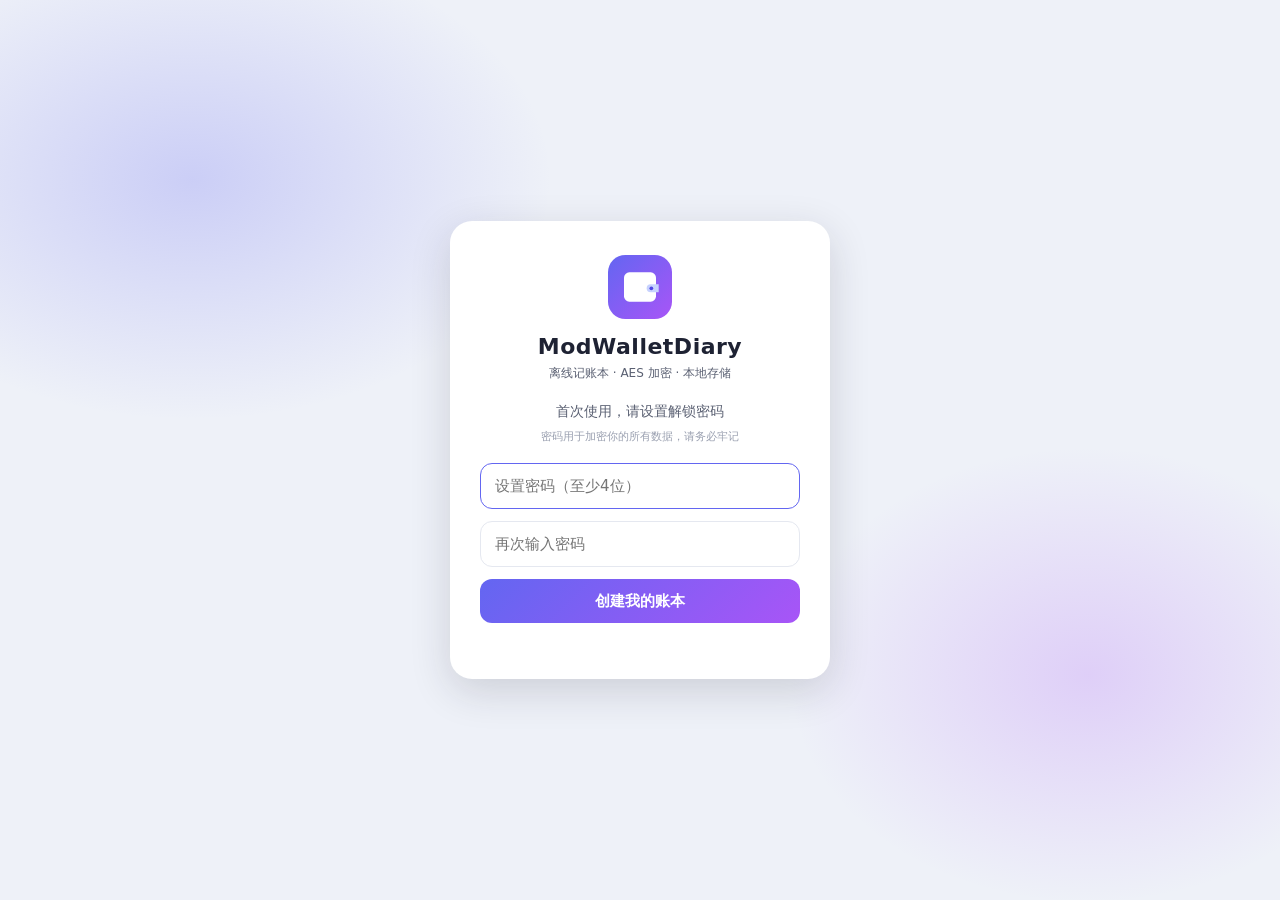
==== index.html @ 190611bf "”init“" ====
<!DOCTYPE html>
<html lang="zh-CN">
<head>
<meta charset="utf-8">
<meta name="viewport" content="width=device-width,initial-scale=1,maximum-scale=1,user-scalable=no,viewport-fit=cover">
<meta name="format-detection" content="telephone=no">
<title>ModWalletDiary · 钱包日记</title>
<link rel="icon" href="data:image/svg+xml,%3Csvg xmlns='http://www.w3.org/2000/svg' viewBox='0 0 48 48'%3E%3Crect width='48' height='48' rx='12' fill='%236366f1'/%3E%3Cpath d='M12 17a4 4 0 0 1 4-4h16a4 4 0 0 1 4 4v14a4 4 0 0 1-4 4H16a4 4 0 0 1-4-4z' fill='%23fff'/%3E%3Cpath d='M32 22h6v6h-6a3 3 0 0 1 0-6z' fill='%23a5b4fc'/%3E%3C/svg%3E">
<link rel="stylesheet" href="css/style.css">
</head>
<body>

<!-- ==================== 解锁 / 首次设置 ==================== -->
<div id="auth" class="auth">
  <div class="auth-bg" aria-hidden="true"></div>
  <div class="auth-card" id="auth-card">
    <div class="auth-logo">
      <svg viewBox="0 0 48 48" width="64" height="64">
        <defs><linearGradient id="lg" x1="0" y1="0" x2="1" y2="1">
          <stop offset="0" stop-color="#6366f1"/><stop offset="1" stop-color="#a855f7"/>
        </linearGradient></defs>
        <rect width="48" height="48" rx="13" fill="url(#lg)"/>
        <path d="M12 17a4 4 0 0 1 4-4h16a4 4 0 0 1 4 4v14a4 4 0 0 1-4 4H16a4 4 0 0 1-4-4z" fill="#fff"/>
        <path d="M32 22h6v6h-6a3 3 0 0 1 0-6z" fill="#c7d2fe"/>
        <circle cx="32.5" cy="25" r="1.4" fill="#4f46e5"/>
      </svg>
    </div>
    <h1 class="auth-title">ModWalletDiary</h1>
    <p class="auth-sub">离线记账本 · AES 加密 · 本地存储</p>

    <div id="auth-setup" hidden>
      <p class="auth-tip">首次使用，请设置解锁密码<br><small>密码用于加密你的所有数据，请务必牢记</small></p>
      <input type="password" id="setup-pw1" placeholder="设置密码（至少4位）" autocomplete="new-password">
      <input type="password" id="setup-pw2" placeholder="再次输入密码" autocomplete="new-password">
      <button id="setup-btn" class="btn-primary btn-block">创建我的账本</button>
    </div>

    <div id="auth-login" hidden>
      <p class="auth-tip">请输入密码解锁账本</p>
      <input type="password" id="login-pw" placeholder="输入密码" autocomplete="current-password">
      <button id="login-btn" class="btn-primary btn-block">解 锁</button>
    </div>

    <p id="auth-err" class="auth-err"></p>
  </div>
</div>

<!-- ==================== 主应用 ==================== -->
<div id="app" hidden>
  <aside id="sidebar">
    <div class="side-head">
      <span class="app-logo-sm" aria-hidden="true">
        <svg viewBox="0 0 48 48" width="34" height="34">
          <defs><linearGradient id="lg2" x1="0" y1="0" x2="1" y2="1">
            <stop offset="0" stop-color="#818cf8"/><stop offset="1" stop-color="#c084fc"/>
          </linearGradient></defs>
          <rect width="48" height="48" rx="13" fill="url(#lg2)"/>
          <path d="M12 17a4 4 0 0 1 4-4h16a4 4 0 0 1 4 4v14a4 4 0 0 1-4 4H16a4 4 0 0 1-4-4z" fill="#fff"/>
          <path d="M32 22h6v6h-6a3 3 0 0 1 0-6z" fill="#c7d2fe"/>
          <circle cx="32.5" cy="25" r="1.4" fill="#4f46e5"/>
        </svg>
      </span>
      <span class="app-title-txt txt">钱包日记<small>ModWalletDiary</small></span>
      <button id="collapse-btn" class="collapse-btn txt" title="收起菜单">«</button>
    </div>
    <nav id="nav">
      <a href="javascript:;" data-page="dashboard" class="nav-item active" title="仪表盘">
        <span class="nav-logo"><svg viewBox="0 0 24 24" fill="none" stroke="currentColor" stroke-width="2" stroke-linecap="round"><rect x="3" y="3" width="7" height="7" rx="1.5"/><rect x="14" y="3" width="7" height="7" rx="1.5"/><rect x="3" y="14" width="7" height="7" rx="1.5"/><rect x="14" y="14" width="7" height="7" rx="1.5"/></svg></span>
        <span class="txt">仪表盘</span>
      </a>
      <a href="javascript:;" data-page="record" class="nav-item" title="我要记账">
        <span class="nav-logo"><svg viewBox="0 0 24 24" fill="none" stroke="currentColor" stroke-width="2" stroke-linecap="round" stroke-linejoin="round"><path d="M12 20h9"/><path d="M16.5 3.5a2.1 2.1 0 0 1 3 3L7 19l-4 1 1-4z"/></svg></span>
        <span class="txt">我要记账</span>
      </a>
      <a href="javascript:;" data-page="names" class="nav-item" title="款项名目">
        <span class="nav-logo"><svg viewBox="0 0 24 24" fill="none" stroke="currentColor" stroke-width="2" stroke-linecap="round" stroke-linejoin="round"><path d="M20.6 13.4l-7.2 7.2a2 2 0 0 1-2.8 0L3 13V3h10l7.6 7.6a2 2 0 0 1 0 2.8z"/><circle cx="7.5" cy="7.5" r="1.5"/></svg></span>
        <span class="txt">款项名目</span>
      </a>
      <a href="javascript:;" data-page="tools" class="nav-item" title="支付工具">
        <span class="nav-logo"><svg viewBox="0 0 24 24" fill="none" stroke="currentColor" stroke-width="2" stroke-linecap="round"><rect x="2" y="5" width="20" height="14" rx="2.5"/><path d="M2 10h20"/><path d="M6 15h4"/></svg></span>
        <span class="txt">支付工具</span>
      </a>
      <a href="javascript:;" data-page="stats" class="nav-item" title="统计">
        <span class="nav-logo"><svg viewBox="0 0 24 24" fill="none" stroke="currentColor" stroke-width="2" stroke-linecap="round"><path d="M6 20V10"/><path d="M12 20V4"/><path d="M18 20v-7"/></svg></span>
        <span class="txt">统计</span>
      </a>
      <a href="javascript:;" data-page="manage" class="nav-item" title="管理">
        <span class="nav-logo"><svg viewBox="0 0 24 24" fill="none" stroke="currentColor" stroke-width="2" stroke-linecap="round"><path d="M4 21v-6"/><path d="M4 11V3"/><path d="M12 21v-9"/><path d="M12 8V3"/><path d="M20 21v-4"/><path d="M20 13V3"/><circle cx="4" cy="13" r="2"/><circle cx="12" cy="10" r="2"/><circle cx="20" cy="15" r="2"/></svg></span>
        <span class="txt">管理</span>
      </a>
    </nav>
    <div class="side-foot">
      <a href="javascript:;" id="lock-btn" class="nav-item" title="锁定">
        <span class="nav-logo"><svg viewBox="0 0 24 24" fill="none" stroke="currentColor" stroke-width="2" stroke-linecap="round"><rect x="4" y="11" width="16" height="10" rx="2"/><path d="M8 11V7a4 4 0 0 1 8 0v4"/></svg></span>
        <span class="txt">锁定</span>
      </a>
    </div>
  </aside>
  <div id="mask"></div>

  <main id="main">
    <header id="topbar">
      <button id="menu-btn" title="菜单">
        <svg viewBox="0 0 24 24" width="22" height="22" fill="none" stroke="currentColor" stroke-width="2" stroke-linecap="round"><path d="M4 6h16"/><path d="M4 12h16"/><path d="M4 18h16"/></svg>
      </button>
      <span id="page-title">仪表盘</span>
      <span id="page-date"></span>
    </header>

    <div id="pages">
      <section id="page-dashboard" class="page"></section>
      <section id="page-record" class="page" hidden></section>
      <section id="page-names" class="page" hidden></section>
      <section id="page-tools" class="page" hidden></section>
      <section id="page-stats" class="page" hidden></section>
      <section id="page-manage" class="page" hidden></section>
    </div>
  </main>
</div>

<div id="toast" hidden></div>
<div id="modal-overlay" hidden>
  <div id="modal" role="dialog"></div>
</div>

<script src="lib/crypto-js.min.js"></script>
<script src="lib/chart.umd.min.js"></script>
<script src="js/brand-icons.js"></script>
<script src="js/icons.js"></script>
<script src="js/storage.js"></script>
<script src="js/ui.js"></script>
<script src="js/dashboard.js"></script>
<script src="js/record.js"></script>
<script src="js/names.js"></script>
<script src="js/tools.js"></script>
<script src="js/stats.js"></script>
<script src="js/manage.js"></script>
<script src="js/app.js"></script>
</body>
</html>
---- css/style.css ----
/* ============================================================
   ModWalletDiary · 钱包日记 — 离线记账
   ============================================================ */
:root {
  --bg: #eef1f8;
  --card: #ffffff;
  --ink: #1e2233;
  --ink2: #5a6072;
  --muted: #9aa0b0;
  --line: #e5e8f0;
  --brand: #6366f1;
  --brand2: #a855f7;
  --brand-soft: #eef0ff;
  --green: #10b981;
  --red: #f43f5e;
  --orange: #f59e0b;
  --blue: #3b82f6;
  --shadow: 0 4px 16px rgba(30, 34, 51, .07);
  --shadow-lg: 0 12px 40px rgba(30, 34, 51, .16);
  --radius: 16px;
  --side-w: 216px;
  --side-mini: 64px;
  --topbar-h: 58px;
}
@media (prefers-color-scheme: dark) {
  :root {
    --bg: #12141c;
    --card: #1c1f2b;
    --ink: #e8eaf2;
    --ink2: #a6abbd;
    --muted: #6b7183;
    --line: #2a2e3d;
    --brand-soft: #262a44;
    --shadow: 0 4px 16px rgba(0, 0, 0, .35);
    --shadow-lg: 0 12px 40px rgba(0, 0, 0, .5);
  }
}

* { box-sizing: border-box; margin: 0; padding: 0; -webkit-tap-highlight-color: transparent; }
html, body { height: 100%; }
body {
  font-family: "PingFang SC", "Microsoft YaHei", "Segoe UI", system-ui, sans-serif;
  background: var(--bg);
  color: var(--ink);
  font-size: 14px;
  overflow: hidden;
}
[hidden] { display: none !important; }
button { font-family: inherit; cursor: pointer; }
input, select { font-family: inherit; }

/* ==================== 解锁页 ==================== */
.auth {
  position: fixed; inset: 0; z-index: 100;
  display: flex; align-items: center; justify-content: center;
  padding: 20px;
}
.auth-bg {
  position: absolute; inset: 0;
  background:
    radial-gradient(600px 400px at 15% 20%, rgba(99, 102, 241, .25), transparent 60%),
    radial-gradient(500px 380px at 85% 75%, rgba(168, 85, 247, .22), transparent 60%),
    var(--bg);
}
.auth-card {
  position: relative;
  width: 100%; max-width: 380px;
  background: var(--card);
  border-radius: 22px;
  box-shadow: var(--shadow-lg);
  padding: 34px 30px 28px;
  text-align: center;
  animation: pop .35s ease;
}
@keyframes pop { from { transform: scale(.94) translateY(14px); opacity: 0; } }
.auth-title { font-size: 22px; margin-top: 12px; letter-spacing: .5px; }
.auth-sub { color: var(--ink2); font-size: 12px; margin: 6px 0 18px; }
.auth-tip { color: var(--ink2); font-size: 14px; margin-bottom: 16px; line-height: 1.7; }
.auth-tip small { color: var(--muted); font-size: 11px; }
.auth input {
  width: 100%; height: 46px; margin-bottom: 12px;
  border: 1.5px solid var(--line); border-radius: 12px;
  padding: 0 14px; font-size: 15px;
  background: transparent; color: var(--ink);
  outline: none; transition: border-color .2s;
}
.auth input:focus { border-color: var(--brand); }
.auth-err { color: var(--red); font-size: 12.5px; min-height: 18px; margin-top: 10px; }

/* ==================== 通用按钮 / 表单 ==================== */
.btn-primary {
  height: 44px; padding: 0 22px;
  border: none; border-radius: 12px;
  background: linear-gradient(135deg, var(--brand), var(--brand2));
  color: #fff; font-size: 15px; font-weight: 600;
  transition: transform .15s, box-shadow .2s, opacity .2s;
}
.btn-primary:active { transform: scale(.97); }
.btn-primary:disabled { opacity: .55; cursor: not-allowed; }
.btn-block { width: 100%; }
.btn-ghost {
  height: 40px; padding: 0 16px;
  border: 1.5px solid var(--line); border-radius: 11px;
  background: var(--card); color: var(--ink);
  font-size: 13.5px;
  transition: border-color .2s, background .2s;
}
.btn-ghost:hover, .btn-ghost.active { border-color: var(--brand); color: var(--brand); background: var(--brand-soft); }
.btn-danger { color: var(--red); }
.btn-danger:hover, .btn-danger.active { border-color: var(--red); color: var(--red); background: rgba(244, 63, 94, .08); }

.field { margin-bottom: 14px; }
.field > label { display: block; font-size: 12.5px; color: var(--ink2); margin-bottom: 6px; font-weight: 600; }
.field input[type="text"], .field input[type="date"], .field input[type="number"], .field input[type="password"], .field select {
  width: 100%; height: 42px;
  border: 1.5px solid var(--line); border-radius: 11px;
  padding: 0 12px; font-size: 14px;
  background: var(--card); color: var(--ink);
  outline: none; transition: border-color .2s;
}
.field input:focus, .field select:focus { border-color: var(--brand); }
.field input[readonly] { background: var(--brand-soft); cursor: pointer; }

.radio-row { display: flex; gap: 10px; }
.radio-chip {
  flex: 1; height: 42px; display: flex; align-items: center; justify-content: center; gap: 6px;
  border: 1.5px solid var(--line); border-radius: 11px;
  font-size: 14px; font-weight: 600; color: var(--ink2);
  background: var(--card); transition: all .2s;
}
.radio-chip .dot { width: 8px; height: 8px; border-radius: 50%; background: var(--line); transition: background .2s; }
.radio-chip.on { border-color: var(--brand); color: var(--brand); background: var(--brand-soft); }
.radio-chip.on .dot { background: var(--brand); }
.radio-chip.income.on { border-color: var(--green); color: var(--green); background: rgba(16, 185, 129, .09); }
.radio-chip.income.on .dot { background: var(--green); }
.radio-chip.expense.on { border-color: var(--red); color: var(--red); background: rgba(244, 63, 94, .09); }
.radio-chip.expense.on .dot { background: var(--red); }

/* 可编辑下拉（datalist 外观增强） */
.combo { position: relative; }
.combo .combo-arrow {
  position: absolute; right: 10px; top: 50%; transform: translateY(-50%);
  border: none; background: none; color: var(--muted);
  width: 24px; height: 24px; display: flex; align-items: center; justify-content: center;
  pointer-events: none;
}

/* 可编辑下拉的选项面板（追加到 body，fixed 定位） */
.combo-panel {
  position: fixed;
  z-index: 70;
  background: var(--card);
  border: 1px solid var(--line);
  border-radius: 12px;
  box-shadow: var(--shadow-lg);
  padding: 6px;
  max-height: 240px;
  overflow-y: auto;
  overscroll-behavior: contain;
}
.combo-item {
  display: flex; align-items: baseline; justify-content: space-between; gap: 10px;
  padding: 9px 12px; border-radius: 8px;
  font-size: 13.5px; color: var(--ink);
  cursor: pointer; user-select: none;
  transition: background .12s, color .12s;
}
.combo-item small { color: var(--muted); font-size: 11px; flex: none; }
.combo-item:hover, .combo-item.hover { background: var(--brand-soft); color: var(--brand); }

/* ==================== 主框架 ==================== */
#app { display: flex; height: 100%; }
#sidebar {
  width: var(--side-w); flex: none;
  background: var(--card);
  border-right: 1px solid var(--line);
  display: flex; flex-direction: column;
  transition: width .22s ease, transform .25s ease;
  z-index: 40;
}
.side-head {
  height: var(--topbar-h); flex: none;
  display: flex; align-items: center; gap: 10px;
  padding: 0 14px;
  border-bottom: 1px solid var(--line);
  overflow: hidden; white-space: nowrap;
}
.app-title-txt { font-size: 15px; font-weight: 700; line-height: 1.15; flex: 1; min-width: 0; }
.app-title-txt small { display: block; font-size: 9.5px; font-weight: 500; color: var(--muted); letter-spacing: .4px; }
.collapse-btn {
  border: none; background: none; color: var(--muted);
  width: 26px; height: 26px; flex: none;
  border-radius: 8px; font-size: 15px; line-height: 1;
}
.collapse-btn:hover { background: var(--brand-soft); color: var(--brand); }

#nav { flex: 1; padding: 12px 10px; display: flex; flex-direction: column; gap: 4px; overflow-y: auto; }
.nav-item {
  display: flex; align-items: center; gap: 12px;
  height: 44px; padding: 0 12px;
  border-radius: 12px;
  color: var(--ink2); font-size: 14px; font-weight: 500;
  text-decoration: none; white-space: nowrap;
  transition: background .18s, color .18s;
}
.nav-item .nav-logo { width: 22px; flex: none; display: flex; justify-content: center; }
.nav-item .nav-logo svg { width: 20px; height: 20px; }
.nav-item:hover { background: var(--brand-soft); color: var(--brand); }
.nav-item.active {
  background: linear-gradient(135deg, var(--brand), var(--brand2));
  color: #fff;
  box-shadow: 0 4px 12px rgba(99, 102, 241, .35);
}
.side-foot { padding: 10px; border-top: 1px solid var(--line); }

/* 收缩态：仅显示 LOGO */
#sidebar.mini { width: var(--side-mini); }
#sidebar.mini .txt { display: none; }
#sidebar.mini .nav-item { justify-content: center; padding: 0; gap: 0; }
#sidebar.mini .app-title-txt { display: none; }
#sidebar.mini .collapse-btn { display: none; }
#sidebar.mini .side-head { justify-content: center; padding: 0; }

#mask {
  display: none;
  position: fixed; inset: 0; z-index: 35;
  background: rgba(15, 18, 30, .45);
  backdrop-filter: blur(2px);
}

#main { flex: 1; min-width: 0; display: flex; flex-direction: column; height: 100%; }
#topbar {
  height: var(--topbar-h); flex: none;
  display: flex; align-items: center; gap: 12px;
  padding: 0 18px;
  background: color-mix(in srgb, var(--bg) 80%, transparent);
  backdrop-filter: blur(8px);
  border-bottom: 1px solid var(--line);
}
#menu-btn {
  display: none;
  border: none; background: none; color: var(--ink);
  width: 38px; height: 38px; border-radius: 10px;
  align-items: center; justify-content: center;
}
#menu-btn:active { background: var(--brand-soft); }
#page-title { font-size: 16px; font-weight: 700; flex: 1; }
#page-date { font-size: 12px; color: var(--ink2); }

#pages { flex: 1; overflow-y: auto; -webkit-overflow-scrolling: touch; overscroll-behavior: contain; }
.page { padding: 18px; max-width: 1060px; margin: 0 auto; }

/* 移动端：侧栏抽屉 */
@media (max-width: 768px) {
  #menu-btn { display: flex; }
  #sidebar {
    position: fixed; left: 0; top: 0; bottom: 0;
    width: var(--side-w) !important;
    transform: translateX(-100%);
    box-shadow: none;
  }
  #sidebar.mobile-open { transform: translateX(0); box-shadow: var(--shadow-lg); }
  #sidebar.mini .txt { display: inline; }
  #sidebar.mini .app-title-txt { display: block; }
  #sidebar.mini .collapse-btn { display: flex; }
  #sidebar.mini .nav-item { justify-content: flex-start; padding: 0 12px; gap: 12px; }
  #sidebar.mini .side-head { justify-content: flex-start; padding: 0 14px; }
  #mask.show { display: block; }
  .page { padding: 14px; }
}

/* ==================== 卡片 ==================== */
.card {
  background: var(--card);
  border-radius: var(--radius);
  box-shadow: var(--shadow);
  padding: 18px;
  margin-bottom: 16px;
}
.card-title { font-size: 15px; font-weight: 700; margin-bottom: 14px; display: flex; align-items: center; gap: 8px; }
.card-title .bar { width: 4px; height: 16px; border-radius: 2px; background: linear-gradient(var(--brand), var(--brand2)); }

/* ==================== 仪表盘 ==================== */
.day-strip {
  display: flex; align-items: center; justify-content: space-between; gap: 10px;
  background: linear-gradient(135deg, var(--brand), var(--brand2));
  border-radius: var(--radius);
  padding: 16px 20px;
  color: #fff;
  margin-bottom: 16px;
  box-shadow: 0 8px 24px rgba(99, 102, 241, .35);
  flex-wrap: wrap;
}
.day-strip .ds-item { text-align: center; min-width: 72px; }
.day-strip .ds-num { font-size: 22px; font-weight: 800; line-height: 1.2; font-variant-numeric: tabular-nums; }
.day-strip .ds-label { font-size: 11px; opacity: .85; }
.day-strip .ds-sep { width: 1px; height: 30px; background: rgba(255, 255, 255, .3); }
.day-strip .ds-today { font-size: 13px; opacity: .92; text-align: left; min-width: 110px; }
.day-strip .ds-today b { display: block; font-size: 15px; }

.rings {
  display: grid;
  grid-template-columns: repeat(auto-fit, minmax(150px, 1fr));
  gap: 14px;
  margin-bottom: 16px;
}
.ring-card {
  background: var(--card);
  border-radius: var(--radius);
  box-shadow: var(--shadow);
  padding: 16px 12px;
  display: flex; flex-direction: column; align-items: center; gap: 8px;
}
.ring-wrap { position: relative; width: 108px; height: 108px; }
.ring-wrap canvas { display: block; }
.ring-center {
  position: absolute; inset: 0;
  display: flex; flex-direction: column; align-items: center; justify-content: center;
  pointer-events: none;
}
.ring-center .rc-icon { width: 18px; height: 18px; }
.ring-center .rc-label { font-size: 10.5px; color: var(--ink2); margin-top: 2px; }
.ring-val { font-size: 16px; font-weight: 800; font-variant-numeric: tabular-nums; }
.ring-val.green { color: var(--green); }
.ring-val.red { color: var(--red); }
.ring-sub { font-size: 11px; color: var(--muted); }

/* 时光轴 */
.timeline { position: relative; padding-left: 22px; }
.timeline::before {
  content: ""; position: absolute; left: 7px; top: 6px; bottom: 6px;
  width: 2px; border-radius: 1px;
  background: linear-gradient(var(--brand), var(--brand2), transparent);
}
.tl-day { position: relative; margin-bottom: 6px; }
.tl-day::before {
  content: ""; position: absolute; left: -21px; top: 16px;
  width: 12px; height: 12px; border-radius: 50%;
  background: var(--card); border: 3px solid var(--brand);
  z-index: 1;
}
.tl-date {
  font-size: 12.5px; font-weight: 700; color: var(--ink2);
  margin: 12px 0 8px;
  display: flex; align-items: baseline; gap: 8px;
}
.tl-date .tl-sum-in { color: var(--green); font-size: 11.5px; }
.tl-date .tl-sum-out { color: var(--red); font-size: 11.5px; }
.tl-item {
  display: flex; align-items: center; gap: 12px;
  background: var(--card);
  border-radius: 14px;
  box-shadow: var(--shadow);
  padding: 12px 14px;
  margin-bottom: 8px;
  transition: transform .15s ease, box-shadow .2s ease;
  will-change: transform;
}
.tl-item:active { transform: scale(.985); }
.tl-logo {
  width: 40px; height: 40px; flex: none;
  border-radius: 11px;
  display: flex; align-items: center; justify-content: center;
  font-size: 15px; font-weight: 700; color: #fff;
  overflow: hidden;
}
.tl-logo img { width: 24px; height: 24px; object-fit: contain; }
.tl-main { flex: 1; min-width: 0; }
.tl-name { font-size: 14px; font-weight: 600; display: flex; align-items: center; gap: 6px; }
.tl-name .tag {
  font-size: 10px; font-weight: 500; padding: 1px 6px; border-radius: 6px;
  background: var(--brand-soft); color: var(--brand);
}
.tl-meta { font-size: 11.5px; color: var(--muted); margin-top: 3px; display: flex; gap: 8px; flex-wrap: wrap; }
.tl-amt { font-size: 15.5px; font-weight: 800; font-variant-numeric: tabular-nums; white-space: nowrap; }
.tl-amt.in { color: var(--green); }
.tl-amt.out { color: var(--red); }
.tl-empty { text-align: center; color: var(--muted); padding: 30px 0; font-size: 13px; }
.tl-more {
  display: block; margin: 4px auto 12px;
  border: 1.5px solid var(--line); background: var(--card); color: var(--ink2);
  border-radius: 20px; padding: 8px 22px; font-size: 13px;
}
.tl-more:active { border-color: var(--brand); color: var(--brand); }

/* ==================== 列表 / 表格 ==================== */
.table-wrap { overflow-x: auto; border-radius: 12px; border: 1px solid var(--line); }
table.tbl { width: 100%; border-collapse: collapse; font-size: 13px; min-width: 520px; }
.tbl th {
  text-align: left; padding: 10px 12px;
  background: var(--brand-soft); color: var(--ink2);
  font-size: 12px; font-weight: 600; white-space: nowrap;
}
.tbl td { padding: 10px 12px; border-top: 1px solid var(--line); white-space: nowrap; }
.tbl tr:hover td { background: color-mix(in srgb, var(--brand-soft) 45%, transparent); }
.tbl .num { font-variant-numeric: tabular-nums; }
.tbl .c-green { color: var(--green); font-weight: 700; }
.tbl .c-red { color: var(--red); font-weight: 700; }
.tbl .c-muted { color: var(--muted); }
.cell-flex { display: flex; align-items: center; gap: 8px; }
.row-logo {
  width: 28px; height: 28px; flex: none; border-radius: 8px;
  display: flex; align-items: center; justify-content: center;
  font-size: 11.5px; font-weight: 700; color: #fff; overflow: hidden;
}
.row-logo img { width: 18px; height: 18px; object-fit: contain; }

.op-btns { display: flex; gap: 6px; }
.op-btn {
  border: 1px solid var(--line); background: var(--card); color: var(--ink2);
  width: 28px; height: 28px; border-radius: 8px;
  display: flex; align-items: center; justify-content: center;
  font-size: 12px; transition: all .15s;
}
.op-btn:hover { border-color: var(--brand); color: var(--brand); }
.op-btn.del:hover { border-color: var(--red); color: var(--red); }
.op-btn svg { width: 13px; height: 13px; }

.hidden-row td { opacity: .42; }

.toolbar { display: flex; gap: 10px; flex-wrap: wrap; margin-bottom: 14px; align-items: center; }
.toolbar .spacer { flex: 1; }
.search-input {
  height: 38px; border: 1.5px solid var(--line); border-radius: 10px;
  padding: 0 12px; font-size: 13px; background: var(--card); color: var(--ink);
  outline: none; width: 180px;
}
.search-input:focus { border-color: var(--brand); }

.empty-tip { text-align: center; color: var(--muted); padding: 26px 0; font-size: 13px; }

/* ==================== 统计 ==================== */
.chip-row { display: flex; gap: 8px; flex-wrap: wrap; }
.chip {
  height: 34px; padding: 0 14px;
  border: 1.5px solid var(--line); border-radius: 18px;
  background: var(--card); color: var(--ink2);
  font-size: 13px; font-weight: 500;
  transition: all .18s;
}
.chip.on {
  border-color: var(--brand); color: #fff;
  background: linear-gradient(135deg, var(--brand), var(--brand2));
  box-shadow: 0 3px 10px rgba(99, 102, 241, .3);
}
.stat-sums { display: grid; grid-template-columns: repeat(auto-fit, minmax(140px, 1fr)); gap: 12px; margin-bottom: 14px; }
.stat-sum {
  background: var(--card); border-radius: 14px; box-shadow: var(--shadow);
  padding: 14px 16px;
}
.stat-sum .ss-label { font-size: 11.5px; color: var(--muted); }
.stat-sum .ss-val { font-size: 20px; font-weight: 800; font-variant-numeric: tabular-nums; margin-top: 3px; }
.stat-sum .ss-val.green { color: var(--green); }
.stat-sum .ss-val.red { color: var(--red); }

.progress-row { display: flex; align-items: center; gap: 10px; margin-bottom: 10px; }
.progress-row .pr-name { width: 88px; flex: none; font-size: 12.5px; display: flex; align-items: center; gap: 6px; overflow: hidden; white-space: nowrap; }
.pr-track { flex: 1; height: 10px; border-radius: 5px; background: var(--line); overflow: hidden; }
.pr-fill { height: 100%; border-radius: 5px; background: linear-gradient(90deg, var(--brand), var(--brand2)); min-width: 2px; transition: width .4s ease; }
.progress-row .pr-val { width: 92px; flex: none; text-align: right; font-size: 12px; font-weight: 700; font-variant-numeric: tabular-nums; }

/* ==================== 管理 ==================== */
.manage-grid { display: grid; grid-template-columns: repeat(auto-fit, minmax(300px, 1fr)); gap: 16px; }
.pw-strength { height: 4px; border-radius: 2px; background: var(--line); overflow: hidden; margin: -6px 0 12px; }
.pw-strength i { display: block; height: 100%; width: 0; border-radius: 2px; transition: width .3s, background .3s; }

/* ==================== 弹窗 ==================== */
#modal-overlay {
  position: fixed; inset: 0; z-index: 60;
  background: rgba(15, 18, 30, .5);
  backdrop-filter: blur(3px);
  display: flex; align-items: center; justify-content: center;
  padding: 20px;
  animation: fade .18s ease;
}
@keyframes fade { from { opacity: 0; } }
#modal {
  width: 100%; max-width: 420px; max-height: 86vh; overflow-y: auto;
  background: var(--card);
  border-radius: 18px;
  box-shadow: var(--shadow-lg);
  padding: 22px;
  animation: pop .25s ease;
}
#modal h3 { font-size: 16px; margin-bottom: 16px; }
.modal-btns { display: flex; gap: 10px; margin-top: 18px; }
.modal-btns .btn-ghost { flex: 1; }
.modal-btns .btn-primary { flex: 1.4; }

/* ==================== Toast ==================== */
#toast {
  position: fixed; left: 50%; bottom: 44px; z-index: 90;
  transform: translateX(-50%);
  background: rgba(30, 34, 51, .92);
  color: #fff;
  padding: 10px 20px;
  border-radius: 22px;
  font-size: 13.5px;
  box-shadow: var(--shadow-lg);
  animation: toast-in .25s ease;
  max-width: 80vw;
  text-align: center;
}
#toast.toast-err { background: rgba(220, 38, 60, .95); }
#toast.toast-ok { background: rgba(5, 150, 105, .95); }
@keyframes toast-in { from { opacity: 0; transform: translate(-50%, 12px); } }

/* 滚动条 */
::-webkit-scrollbar { width: 8px; height: 8px; }
::-webkit-scrollbar-thumb { background: var(--line); border-radius: 4px; }
::-webkit-scrollbar-thumb:hover { background: var(--muted); }

/* ==================== 还款提醒横幅（仪表盘顶部） ==================== */
.pay-alert {
  display: flex; align-items: center; gap: 12px;
  background: linear-gradient(135deg, #f59e0b, #f43f5e);
  border-radius: var(--radius);
  padding: 14px 16px;
  margin-bottom: 16px;
  color: #fff;
  box-shadow: 0 8px 24px rgba(245, 158, 11, .35);
  animation: pop .3s ease;
}
.pay-alert .pa-icon {
  width: 38px; height: 38px; flex: none; border-radius: 12px;
  background: rgba(255, 255, 255, .22);
  display: flex; align-items: center; justify-content: center;
}
.pay-alert .pa-main { flex: 1; min-width: 0; font-size: 13.5px; line-height: 1.5; }
.pay-alert .pa-main b { font-size: 14.5px; }
.pay-alert .pa-main small { display: block; font-size: 11.5px; opacity: .88; margin-top: 2px; }
.pa-btn {
  flex: none; border: none; border-radius: 18px; height: 32px; padding: 0 14px;
  font-size: 12.5px; font-weight: 600;
  transition: transform .15s, opacity .2s;
}
.pa-btn:active { transform: scale(.95); }
.pa-btn.paid { background: #fff; color: #d97706; }
.pa-btn.temp { background: rgba(255, 255, 255, .18); color: #fff; }
@media (max-width: 600px) {
  .pay-alert { flex-wrap: wrap; }
  .pay-alert .pa-btn { height: 36px; flex: 1; }
}

/* ==================== 支付工具悬浮添加按钮（手机端） ==================== */
.tl-fab {
  display: none;
  position: fixed; right: 18px; bottom: calc(22px + env(safe-area-inset-bottom));
  width: 54px; height: 54px; border-radius: 50%;
  border: none;
  background: linear-gradient(135deg, var(--brand), var(--brand2));
  color: #fff;
  box-shadow: 0 8px 22px rgba(99, 102, 241, .45);
  align-items: center; justify-content: center;
  z-index: 38;
  transition: transform .15s;
}
.tl-fab:active { transform: scale(.92); }

@media (max-width: 768px) {
  /* 手机端：新增支付工具卡片默认隐藏，用悬浮按钮 + 弹窗代替 */
  .tl-add-card { display: none; }
  .tl-fab { display: flex; }
  #page-tools { padding-bottom: 86px; }
}

/* 安卓 APP 环境顶部安全区 */
.app-env #topbar { padding-top: env(safe-area-inset-top); }
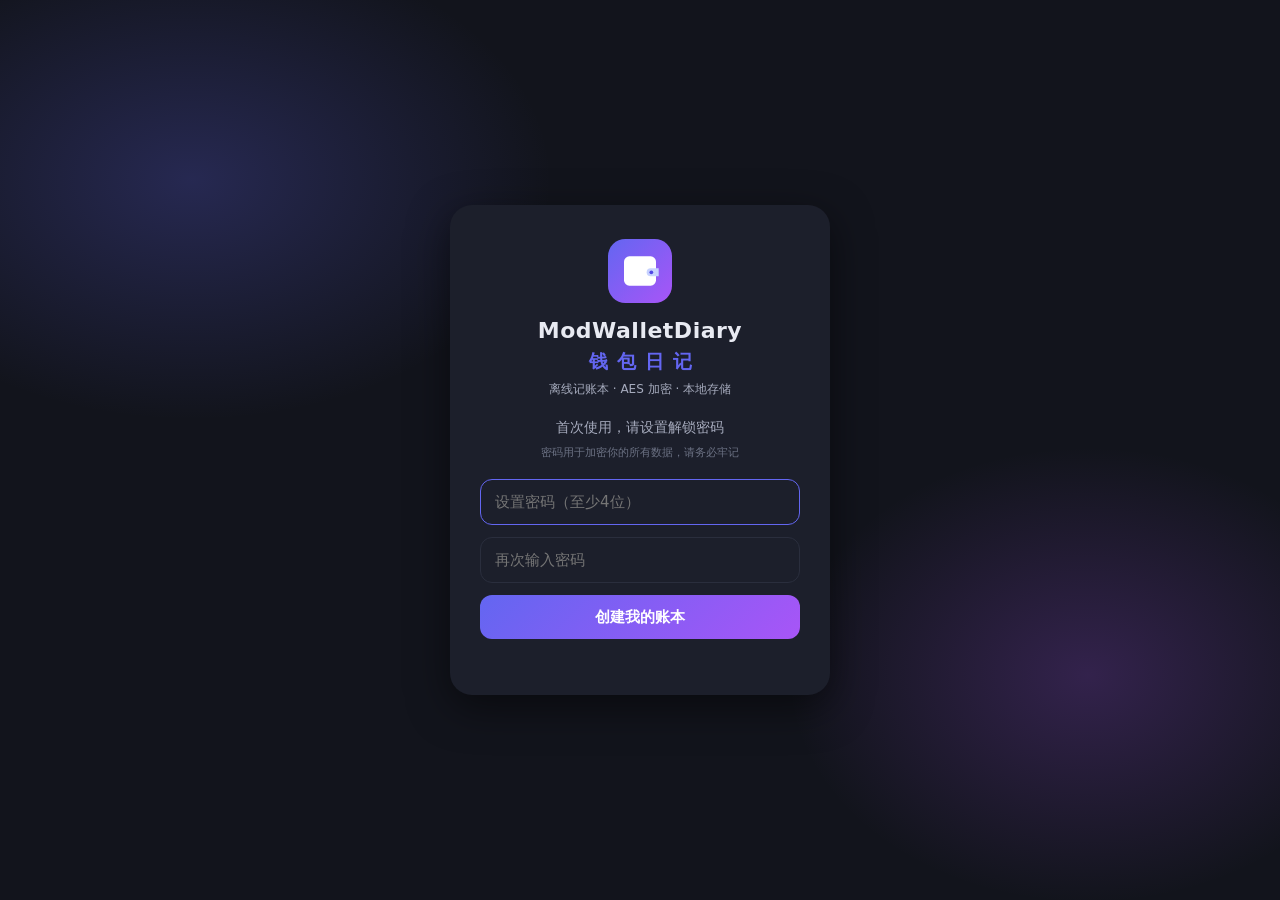
==== commit 320b6e79: "release v1.0.0 push" ====
--- a/index.html
+++ b/index.html
@@ -6,7 +6,7 @@
 <meta name="format-detection" content="telephone=no">
 <title>ModWalletDiary · 钱包日记</title>
 <link rel="icon" href="data:image/svg+xml,%3Csvg xmlns='http://www.w3.org/2000/svg' viewBox='0 0 48 48'%3E%3Crect width='48' height='48' rx='12' fill='%236366f1'/%3E%3Cpath d='M12 17a4 4 0 0 1 4-4h16a4 4 0 0 1 4 4v14a4 4 0 0 1-4 4H16a4 4 0 0 1-4-4z' fill='%23fff'/%3E%3Cpath d='M32 22h6v6h-6a3 3 0 0 1 0-6z' fill='%23a5b4fc'/%3E%3C/svg%3E">
-<link rel="stylesheet" href="css/style.css">
+<link rel="stylesheet" href="css/style.css?v=20261020z">
 </head>
 <body>
 
@@ -26,6 +26,7 @@
       </svg>
     </div>
     <h1 class="auth-title">ModWalletDiary</h1>
+    <p class="auth-appname">钱包日记</p>
     <p class="auth-sub">离线记账本 · AES 加密 · 本地存储</p>
 
     <div id="auth-setup" hidden>
@@ -80,6 +81,10 @@
         <span class="nav-logo"><svg viewBox="0 0 24 24" fill="none" stroke="currentColor" stroke-width="2" stroke-linecap="round"><rect x="2" y="5" width="20" height="14" rx="2.5"/><path d="M2 10h20"/><path d="M6 15h4"/></svg></span>
         <span class="txt">支付工具</span>
       </a>
+      <a href="javascript:;" data-page="accounts" class="nav-item" title="账户管理">
+        <span class="nav-logo"><svg viewBox="0 0 24 24" fill="none" stroke="currentColor" stroke-width="2" stroke-linecap="round" stroke-linejoin="round"><rect x="3" y="6" width="18" height="14" rx="2"/><path d="M3 10h18"/><path d="M7 15h4"/><circle cx="16" cy="15" r="1"/></svg></span>
+        <span class="txt">账户管理</span>
+      </a>
       <a href="javascript:;" data-page="stats" class="nav-item" title="统计">
         <span class="nav-logo"><svg viewBox="0 0 24 24" fill="none" stroke="currentColor" stroke-width="2" stroke-linecap="round"><path d="M6 20V10"/><path d="M12 20V4"/><path d="M18 20v-7"/></svg></span>
         <span class="txt">统计</span>
@@ -87,6 +92,14 @@
       <a href="javascript:;" data-page="manage" class="nav-item" title="管理">
         <span class="nav-logo"><svg viewBox="0 0 24 24" fill="none" stroke="currentColor" stroke-width="2" stroke-linecap="round"><path d="M4 21v-6"/><path d="M4 11V3"/><path d="M12 21v-9"/><path d="M12 8V3"/><path d="M20 21v-4"/><path d="M20 13V3"/><circle cx="4" cy="13" r="2"/><circle cx="12" cy="10" r="2"/><circle cx="20" cy="15" r="2"/></svg></span>
         <span class="txt">管理</span>
+      </a>
+      <a href="javascript:;" data-page="settings" class="nav-item" title="设置">
+        <span class="nav-logo"><svg viewBox="0 0 24 24" fill="none" stroke="currentColor" stroke-width="2" stroke-linecap="round" stroke-linejoin="round"><circle cx="12" cy="12" r="3"/><path d="M19.4 15a1.65 1.65 0 0 0 .33 1.82l.06.06a2 2 0 1 1-2.83 2.83l-.06-.06a1.65 1.65 0 0 0-1.82-.33 1.65 1.65 0 0 0-1 1.51V21a2 2 0 1 1-4 0v-.09A1.65 1.65 0 0 0 9 19.4a1.65 1.65 0 0 0-1.82.33l-.06.06a2 2 0 1 1-2.83-2.83l.06-.06a1.65 1.65 0 0 0 .33-1.82 1.65 1.65 0 0 0-1.51-1H3a2 2 0 1 1 0-4h.09A1.65 1.65 0 0 0 4.6 9a1.65 1.65 0 0 0-.33-1.82l-.06-.06a2 2 0 1 1 2.83-2.83l.06.06a1.65 1.65 0 0 0 1.82.33H9a1.65 1.65 0 0 0 1-1.51V3a2 2 0 1 1 4 0v.09a1.65 1.65 0 0 0 1 1.51 1.65 1.65 0 0 0 1.82-.33l.06-.06a2 2 0 1 1 2.83 2.83l-.06.06a1.65 1.65 0 0 0-.33 1.82V9a1.65 1.65 0 0 0 1.51 1H21a2 2 0 1 1 0 4h-.09a1.65 1.65 0 0 0-1.51 1z"/></svg></span>
+        <span class="txt">设置</span>
+      </a>
+      <a href="javascript:;" data-page="about" class="nav-item" title="关于">
+        <span class="nav-logo"><svg viewBox="0 0 24 24" fill="none" stroke="currentColor" stroke-width="2" stroke-linecap="round" stroke-linejoin="round"><circle cx="12" cy="12" r="9"/><path d="M12 16v-4"/><circle cx="12" cy="8" r="1"/></svg></span>
+        <span class="txt">关于</span>
       </a>
     </nav>
     <div class="side-foot">
@@ -112,8 +125,11 @@
       <section id="page-record" class="page" hidden></section>
       <section id="page-names" class="page" hidden></section>
       <section id="page-tools" class="page" hidden></section>
+      <section id="page-accounts" class="page" hidden></section>
       <section id="page-stats" class="page" hidden></section>
       <section id="page-manage" class="page" hidden></section>
+      <section id="page-settings" class="page" hidden></section>
+      <section id="page-about" class="page" hidden></section>
     </div>
   </main>
 </div>
@@ -123,18 +139,22 @@
   <div id="modal" role="dialog"></div>
 </div>
 
-<script src="lib/crypto-js.min.js"></script>
-<script src="lib/chart.umd.min.js"></script>
-<script src="js/brand-icons.js"></script>
-<script src="js/icons.js"></script>
-<script src="js/storage.js"></script>
-<script src="js/ui.js"></script>
-<script src="js/dashboard.js"></script>
-<script src="js/record.js"></script>
-<script src="js/names.js"></script>
-<script src="js/tools.js"></script>
-<script src="js/stats.js"></script>
-<script src="js/manage.js"></script>
-<script src="js/app.js"></script>
+<script src="lib/crypto-js.min.js?v=20261020z"></script>
+<script src="lib/chart.umd.min.js?v=20261020z"></script>
+<script src="lib/solarlunar.min.js?v=20261020z"></script>
+<script src="js/brand-icons.js?v=20261020z"></script>
+<script src="js/icons.js?v=20261020z"></script>
+<script src="js/storage.js?v=20261020z"></script>
+<script src="js/ui.js?v=20261020z"></script>
+<script src="js/dashboard.js?v=20261020z"></script>
+<script src="js/record.js?v=20261020z"></script>
+<script src="js/names.js?v=20261020z"></script>
+<script src="js/tools.js?v=20261020z"></script>
+<script src="js/accounts.js?v=20261020z"></script>
+<script src="js/stats.js?v=20261020z"></script>
+<script src="js/manage.js?v=20261020z"></script>
+<script src="js/settings.js?v=20261020z"></script>
+<script src="js/about.js?v=20261020z"></script>
+<script src="js/app.js?v=20261020z"></script>
 </body>
 </html>
--- a/css/style.css
+++ b/css/style.css
@@ -21,9 +21,10 @@
   --side-w: 216px;
   --side-mini: 64px;
   --topbar-h: 58px;
+  color-scheme: light; /* 原生日期控件按浅色渲染 */
 }
 @media (prefers-color-scheme: dark) {
-  :root {
+  :root:not([data-theme="light"]) {
     --bg: #12141c;
     --card: #1c1f2b;
     --ink: #e8eaf2;
@@ -35,6 +36,36 @@
     --shadow-lg: 0 12px 40px rgba(0, 0, 0, .5);
   }
 }
+/* 手动切换：设置页「显示模式」写入 html[data-theme] */
+:root[data-theme="dark"] {
+  --bg: #12141c;
+  --card: #1c1f2b;
+  --ink: #e8eaf2;
+  --ink2: #a6abbd;
+  --muted: #6b7183;
+  --line: #2a2e3d;
+  --brand-soft: #262a44;
+  --shadow: 0 4px 16px rgba(0, 0, 0, .35);
+  --shadow-lg: 0 12px 40px rgba(0, 0, 0, .5);
+  color-scheme: dark; /* 原生日历弹层/控件按深色渲染 */
+}
+
+/* 日期/时间选择框美化 */
+input[type="date"], input[type="datetime-local"], input[type="month"], input[type="week"] {
+  font-variant-numeric: tabular-nums;
+}
+input[type="date"]::-webkit-calendar-picker-indicator,
+input[type="datetime-local"]::-webkit-calendar-picker-indicator,
+input[type="month"]::-webkit-calendar-picker-indicator {
+  cursor: pointer;
+  opacity: .55;
+  transition: opacity .15s;
+}
+input[type="date"]:hover::-webkit-calendar-picker-indicator,
+input[type="datetime-local"]::-webkit-calendar-picker-indicator:hover,
+input[type="month"]::-webkit-calendar-picker-indicator:hover {
+  opacity: 1;
+}
 
 * { box-sizing: border-box; margin: 0; padding: 0; -webkit-tap-highlight-color: transparent; }
 html, body { height: 100%; }
@@ -74,6 +105,10 @@
 }
 @keyframes pop { from { transform: scale(.94) translateY(14px); opacity: 0; } }
 .auth-title { font-size: 22px; margin-top: 12px; letter-spacing: .5px; }
+.auth-appname {
+  font-size: 19px; font-weight: 700; color: var(--brand);
+  letter-spacing: 9px; text-indent: 9px; margin-top: 6px;
+}
 .auth-sub { color: var(--ink2); font-size: 12px; margin: 6px 0 18px; }
 .auth-tip { color: var(--ink2); font-size: 14px; margin-bottom: 16px; line-height: 1.7; }
 .auth-tip small { color: var(--muted); font-size: 11px; }
@@ -111,7 +146,7 @@
 
 .field { margin-bottom: 14px; }
 .field > label { display: block; font-size: 12.5px; color: var(--ink2); margin-bottom: 6px; font-weight: 600; }
-.field input[type="text"], .field input[type="date"], .field input[type="number"], .field input[type="password"], .field select {
+.field input[type="text"], .field input[type="date"], .field input[type="datetime-local"], .field input[type="month"], .field input[type="number"], .field input[type="password"], .field select {
   width: 100%; height: 42px;
   border: 1.5px solid var(--line); border-radius: 11px;
   padding: 0 12px; font-size: 14px;
@@ -120,6 +155,29 @@
 }
 .field input:focus, .field select:focus { border-color: var(--brand); }
 .field input[readonly] { background: var(--brand-soft); cursor: pointer; }
+
+/* 记账页保存按钮行 */
+.rf-actions { display: flex; gap: 10px; margin-top: 18px; }
+
+/* 手机端：记一笔表单纵向紧凑；记账时间 / 金额 / 记账类型 与输入框同一行 */
+@media (max-width: 768px) {
+  .field.field-row { display: flex; align-items: center; gap: 10px; }
+  .field.field-row > label { margin-bottom: 0; flex: none; min-width: 64px; }
+  .field.field-row > input { flex: 1; min-width: 0; }
+  .field.field-row > .radio-row { flex: 1; min-width: 0; }
+
+  #page-record .card { padding: 14px; }
+  #page-record .field, .qr-form .field { margin-bottom: 9px; }
+  #page-record .field > label, .qr-form .field > label { margin-bottom: 4px; }
+  #page-record .field input[type="text"], #page-record .field input[type="datetime-local"], #page-record .field input[type="number"], #page-record .field select,
+  .qr-form .field input[type="text"], .qr-form .field input[type="datetime-local"], .qr-form .field input[type="number"], .qr-form .field select { height: 38px; }
+  #page-record .radio-chip, .qr-form .radio-chip { height: 38px; }
+  #page-record .rf-actions { margin-top: 10px; }
+  #page-record .rf-actions .btn-primary { height: 42px; }
+  #page-record .rf-actions .btn-ghost { height: 38px; }
+  #modal { padding: 18px; }
+  #modal .modal-btns { margin-top: 12px; }
+}
 
 .radio-row { display: flex; gap: 10px; }
 .radio-chip {
@@ -453,16 +511,163 @@
 .stat-sum .ss-val.green { color: var(--green); }
 .stat-sum .ss-val.red { color: var(--red); }
 
+/* 手机端：账户列表紧凑（名称/类型+尾号 双行；删除独立卡号列） */
+.uid-last { display: none; }
+.typ-last { color: var(--muted); font-weight: 400; font-size: .9em; } /* 尾号叠加在账户类型后 */
+#page-accounts .tbl td.acct-credit-cell { display: none; } /* 信用明细单元格：默认（桌面端）隐藏 */
+@media (max-width: 768px) {
+  #page-accounts .table-wrap { border: none; }
+  #page-accounts .tbl { min-width: 0; font-size: 13px; display: block; width: 100%; table-layout: fixed; }
+  #page-accounts .tbl thead { display: none; }
+  #page-accounts .tbl tbody { display: block; width: 100%; }
+  #page-accounts .tbl tr {
+    display: grid;
+    grid-template-columns: minmax(0, 1fr) auto auto;
+    grid-template-rows: auto auto;
+    width: 100%;
+    gap: 2px 10px;
+    align-items: center;
+    padding: 8px 6px;
+    border-top: 1.5px solid color-mix(in srgb, var(--brand) 45%, var(--line)); /* 行间分割线加粗带强调色 */
+    box-sizing: border-box;
+    position: relative;
+  }
+  #page-accounts .tbl td { padding: 0; border: none; white-space: nowrap; }
+  #page-accounts .tbl td:nth-child(1),
+  #page-accounts .tbl td:nth-child(4),
+  #page-accounts .tbl td:nth-child(6),
+  #page-accounts .tbl td:nth-child(7) { display: none; }
+  #page-accounts .tbl td:nth-child(2) { grid-column: 1; grid-row: 1; font-weight: 600; }
+  #page-accounts .tbl td:nth-child(3) { grid-column: 1; grid-row: 2; color: var(--muted); font-size: 12px; }
+  #page-accounts .tbl td:nth-child(5) { grid-column: 2; grid-row: 1; text-align: right; font-size: 15px; font-weight: 700; }
+  #page-accounts .tbl td:nth-child(5) > small { display: none !important; }
+  #page-accounts .tbl td:nth-child(8) { grid-column: 3; grid-row: 1 / span 2; }
+  #page-accounts .op-btn { width: 24px; height: 24px; }
+  #page-accounts .op-btns { gap: 3px; }
+  #page-accounts .tbl tr td.empty-tip { grid-column: 1 / -1; grid-row: 1; text-align: center; padding: 18px 0; }
+
+  /* 信用类账户明细单元格：一行，左「信用额度」/ 右「负债+账单日」两端对齐 */
+  #page-accounts .tbl td.acct-credit-cell {
+    display: flex;
+    justify-content: space-between;
+    align-items: center;
+    gap: 10px;
+    grid-column: 1 / -1;
+    grid-row: 3;
+    white-space: nowrap;
+    font-size: 12px;
+    color: var(--muted);
+    line-height: 1.7;
+    margin-top: 4px;
+    padding-top: 4px;
+    border-top: 1px dashed var(--line);
+  }
+  #page-accounts .tbl td.acct-credit-cell .cs-left { flex: none; }
+  #page-accounts .tbl td.acct-credit-cell .cs-right { flex: 1; text-align: right; }
+}
+
+/* 手机端：统计汇总紧凑，总收入/总支出同列上下排 */
+@media (max-width: 600px) {
+  .stat-sums { grid-template-columns: 1fr 1fr; gap: 8px; }
+  .stat-sum { padding: 10px 12px; }
+  .stat-sum .ss-val { font-size: 16px; }
+  .stat-sums .ss-in { grid-column: 1; grid-row: 1; }
+  .stat-sums .ss-net { grid-column: 2; grid-row: 1; }
+  .stat-sums .ss-out { grid-column: 1; grid-row: 2; }
+  .stat-sums .ss-count { grid-column: 2; grid-row: 2; }
+
+  /* 手机端：按款项名目汇总表紧凑 —— 名目 | 支出(上)/收入(下) 同列 | 占比(含进度条) */
+  #st-result .table-wrap { border: none; }
+  #st-result .tbl { min-width: 0; font-size: 12.5px; }
+  #st-result .tbl thead { display: none; }
+  #st-result .tbl tr {
+    display: grid;
+    grid-template-columns: minmax(86px, 1fr) auto minmax(84px, 28%);
+    grid-template-rows: auto auto;
+    gap: 2px 10px;
+    align-items: center;
+    padding: 10px 8px;
+    border-top: 1px solid var(--line);
+  }
+  #st-result .tbl td { padding: 0; border: none; white-space: nowrap; }
+  #st-result .tbl td:nth-child(1) { grid-column: 1; grid-row: 1 / span 2; white-space: normal; }
+  #st-result .tbl td:nth-child(1) .cell-flex { gap: 6px; }
+  #st-result .tbl td:nth-child(1) .row-logo { width: 24px; height: 24px; border-radius: 7px; }
+  #st-result .tbl td:nth-child(2) { grid-column: 2; grid-row: 1; text-align: right; }
+  #st-result .tbl td:nth-child(3) { grid-column: 2; grid-row: 2; text-align: right; }
+  #st-result .tbl td:nth-child(2)::before { content: "支 "; color: var(--muted); font-weight: 400; }
+  #st-result .tbl td:nth-child(3)::before { content: "收 "; color: var(--muted); font-weight: 400; }
+  #st-result .tbl td:nth-child(4) { grid-column: 3; grid-row: 1 / span 2; min-width: 0; }
+  #st-result .tbl td:nth-child(4) .progress-row { gap: 4px; }
+  #st-result .tbl td:nth-child(4) .pr-val { width: auto; font-size: 11px; }
+  #st-result .tbl tr td.empty-tip { grid-column: 1 / -1; grid-row: 1; text-align: center; padding: 20px 0; }
+}
+
 .progress-row { display: flex; align-items: center; gap: 10px; margin-bottom: 10px; }
 .progress-row .pr-name { width: 88px; flex: none; font-size: 12.5px; display: flex; align-items: center; gap: 6px; overflow: hidden; white-space: nowrap; }
 .pr-track { flex: 1; height: 10px; border-radius: 5px; background: var(--line); overflow: hidden; }
 .pr-fill { height: 100%; border-radius: 5px; background: linear-gradient(90deg, var(--brand), var(--brand2)); min-width: 2px; transition: width .4s ease; }
 .progress-row .pr-val { width: 92px; flex: none; text-align: right; font-size: 12px; font-weight: 700; font-variant-numeric: tabular-nums; }
+.tbl td.st-pct { min-width: 140px; } /* 桌面端占比列宽 */
 
 /* ==================== 管理 ==================== */
 .manage-grid { display: grid; grid-template-columns: repeat(auto-fit, minmax(300px, 1fr)); gap: 16px; }
 .pw-strength { height: 4px; border-radius: 2px; background: var(--line); overflow: hidden; margin: -6px 0 12px; }
 .pw-strength i { display: block; height: 100%; width: 0; border-radius: 2px; transition: width .3s, background .3s; }
+
+/* ==================== 设置 ==================== */
+.set-row { display: flex; align-items: center; gap: 10px; margin-bottom: 10px; flex-wrap: wrap; }
+.set-row .set-field { flex: 1; min-width: 200px; }
+.set-row .set-inline { display: flex; gap: 8px; flex-wrap: wrap; }
+.set-row .set-inline input { flex: 1; min-width: 130px; }
+.set-row input, .set-row select {
+  height: 40px; border: 1.5px solid var(--line); border-radius: 10px;
+  padding: 0 12px; font-size: 13.5px; background: var(--card); color: var(--ink);
+  outline: none; width: 100%;
+}
+.set-row input:focus, .set-row select:focus { border-color: var(--brand); }
+.set-tip { color: var(--muted); font-size: 11.5px; margin-top: 4px; }
+.set-del { flex: none; }
+
+/* ==================== 账户总资产条 ==================== */
+.asset-strip {
+  display: block; /* 内部用 as-grid 网格 */
+  background: linear-gradient(135deg, var(--brand), var(--brand2));
+  color: #fff;
+}
+.asset-strip .as-grid {
+  display: flex; align-items: center; justify-content: space-between; gap: 16px; flex-wrap: wrap;
+}
+.asset-strip .as-block { display: flex; flex-direction: column; gap: 2px; }
+.asset-strip .as-label { font-size: 12px; opacity: .85; }
+.asset-strip .as-val { font-size: 24px; font-weight: 800; font-variant-numeric: tabular-nums; line-height: 1.2; color: #fff; }
+.asset-strip .as-act { margin-left: auto; }
+.asset-strip .btn-primary { background: rgba(255, 255, 255, .2); box-shadow: none; }
+
+/* 手机端：总资产/负债 一行，总授信/转账按钮 一行 */
+@media (max-width: 768px) {
+  .asset-strip .as-grid { display: grid; grid-template-columns: 1fr 1fr; gap: 10px 14px; align-items: center; }
+  .asset-strip .as-block:nth-child(1) { grid-column: 1; grid-row: 1; }
+  .asset-strip .as-block:nth-child(2) { grid-column: 2; grid-row: 1; }
+  .asset-strip .as-block:nth-child(3) { grid-column: 1; grid-row: 2; }
+  .asset-strip .as-act { grid-column: 2; grid-row: 2; margin-left: 0; text-align: left; }
+  .asset-strip .as-act .btn-primary { padding: 0 20px; }
+  .asset-strip .as-val { font-size: 18px; white-space: nowrap; }
+}
+
+/* 转账弹窗：账户明细 + 预览 */
+.tr-detail {
+  border: 1px solid var(--line); border-radius: 10px;
+  padding: 8px 10px; margin-bottom: 12px;
+  max-height: 160px; overflow-y: auto;
+}
+.tr-detail-title { font-size: 12px; color: var(--muted); font-weight: 600; margin-bottom: 4px; }
+.tr-detail-row {
+  display: flex; justify-content: space-between; gap: 8px; flex-wrap: wrap;
+  font-size: 12.5px; padding: 3px 0; border-top: 1px dashed var(--line);
+}
+.tr-detail-row:first-of-type { border-top: none; }
+.tr-preview { font-size: 12.5px; color: var(--brand); margin: -6px 0 4px; min-height: 18px; line-height: 1.5; }
 
 /* ==================== 弹窗 ==================== */
 #modal-overlay {
@@ -511,15 +716,61 @@
 ::-webkit-scrollbar-thumb:hover { background: var(--muted); }
 
 /* ==================== 还款提醒横幅（仪表盘顶部） ==================== */
+/* 悬浮置顶层：固定在顶栏下方、悬浮于卡片之上，可叠多条，不占页面布局；
+ * 层级仅次于左侧菜单（#sidebar z-index:40），菜单展开时覆盖提醒 */
+.pay-alert-layer {
+  position: fixed;
+  top: calc(var(--topbar-h) + 12px + env(safe-area-inset-top));
+  left: calc(var(--side-w) + 18px);
+  right: 18px;
+  z-index: 39;
+  display: flex;
+  flex-direction: column;
+  gap: 8px;
+  pointer-events: none;
+  transition: left .22s ease;
+}
+#sidebar.mini ~ #main .pay-alert-layer { left: calc(var(--side-mini) + 18px); }
+.pay-alert-layer .pay-alert { pointer-events: auto; margin-bottom: 0; }
+@media (max-width: 768px) {
+  .pay-alert-layer {
+    left: 12px; right: 12px;
+    top: calc(var(--topbar-h) + 10px + env(safe-area-inset-top));
+  }
+}
+
 .pay-alert {
   display: flex; align-items: center; gap: 12px;
-  background: linear-gradient(135deg, #f59e0b, #f43f5e);
   border-radius: var(--radius);
   padding: 14px 16px;
-  margin-bottom: 16px;
+  margin-bottom: 12px;
   color: #fff;
+  animation: pop .3s ease;
+}
+/* 还款提醒色阶：出账后橙黄起步，临近最晚还款日 7 天内逐渐加深偏红，逾期深红+橙 */
+.pay-alert.yellow {
+  background: linear-gradient(135deg, #f59e0b, #fbbf24);   /* 刚出账：橙黄 */
   box-shadow: 0 8px 24px rgba(245, 158, 11, .35);
-  animation: pop .3s ease;
+}
+.pay-alert.orange {
+  background: linear-gradient(135deg, #f97316, #fbbf24);   /* 剩 8-7 天：橙 */
+  box-shadow: 0 8px 24px rgba(249, 115, 22, .35);
+}
+.pay-alert.deep {
+  background: linear-gradient(135deg, #ea580c, #f97316);   /* 剩 4-6 天：橙红 */
+  box-shadow: 0 8px 24px rgba(234, 88, 12, .35);
+}
+.pay-alert.red {
+  background: linear-gradient(135deg, #e11d48, #f43f5e);   /* 剩 1-3 天：红 */
+  box-shadow: 0 8px 24px rgba(225, 29, 72, .35);
+}
+.pay-alert.due {
+  background: linear-gradient(135deg, #be123c, #e11d48);   /* 今天是最晚还款日：深红 */
+  box-shadow: 0 8px 24px rgba(190, 18, 60, .4);
+}
+.pay-alert.overdue {
+  background: linear-gradient(135deg, #7f1d1d, #ea580c);   /* 逾期：深红 + 橙 */
+  box-shadow: 0 8px 24px rgba(127, 29, 29, .45);
 }
 .pay-alert .pa-icon {
   width: 38px; height: 38px; flex: none; border-radius: 12px;
@@ -536,11 +787,33 @@
 }
 .pa-btn:active { transform: scale(.95); }
 .pa-btn.paid { background: #fff; color: #d97706; }
+.pay-alert.red .pa-btn.paid { color: #dc2626; }
 .pa-btn.temp { background: rgba(255, 255, 255, .18); color: #fff; }
 @media (max-width: 600px) {
   .pay-alert { flex-wrap: wrap; }
-  .pay-alert .pa-btn { height: 36px; flex: 1; }
-}
+  /* 小屏：图标+文字占满第一行，两个按钮换行各占一半 */
+  .pay-alert .pa-icon { width: 30px; height: 30px; }
+  .pay-alert .pa-main { flex: 1 1 calc(100% - 42px); }
+  .pay-alert .pa-btn { flex: 1 1 45%; height: 36px; }
+}
+
+/* ==================== 倒计时条（仪表盘顶部） ==================== */
+.count-strip {
+  display: flex; gap: 10px; flex-wrap: wrap; margin-bottom: 14px;
+}
+.count-chip {
+  display: inline-flex; flex-direction: column; align-items: flex-start; gap: 2px;
+  background: var(--card);
+  border: 1px solid var(--line);
+  border-radius: 12px;
+  padding: 8px 14px;
+  box-shadow: var(--shadow);
+  min-width: 92px;
+}
+.count-chip b { font-size: 13px; }
+.count-chip .cc-days { font-size: 12px; color: var(--brand); font-weight: 700; }
+.count-chip.today { border-color: var(--green); }
+.count-chip.today .cc-days { color: var(--green); }
 
 /* ==================== 支付工具悬浮添加按钮（手机端） ==================== */
 .tl-fab {
@@ -557,12 +830,79 @@
 }
 .tl-fab:active { transform: scale(.92); }
 
+/* 仪表盘悬浮「+记账」按钮：圆形加号 + 小字 */
+.fab-rec { flex-direction: column; gap: 1px; }
+.fab-rec .fab-rec-label { font-size: 10px; font-weight: 600; line-height: 1; letter-spacing: 1px; }
+
 @media (max-width: 768px) {
-  /* 手机端：新增支付工具卡片默认隐藏，用悬浮按钮 + 弹窗代替 */
+  /* 手机端：新增支付工具/账户卡片默认隐藏，用悬浮按钮 + 弹窗代替 */
   .tl-add-card { display: none; }
   .tl-fab { display: flex; }
-  #page-tools { padding-bottom: 86px; }
-}
+  #page-tools, #page-accounts { padding-bottom: 86px; }
+}
+
+/* 手机端：管理页「存储信息」表格紧凑显示 */
+@media (max-width: 768px) {
+  #page-manage .tbl { font-size: 11.5px; min-width: 0; }
+  #page-manage .tbl th, #page-manage .tbl td { padding: 7px 9px; }
+}
+
+/* 手机端：款项名目列表稍微紧凑 */
+@media (max-width: 768px) {
+  #page-names .tbl { font-size: 12px; min-width: 0; }
+  #page-names .tbl th, #page-names .tbl td { padding: 4px 5px; }
+  #page-names .tbl th { font-size: 11px; }
+  #page-names .row-logo { width: 24px; height: 24px; border-radius: 7px; }
+  #page-names .row-logo svg { width: 15px; height: 15px; }
+  #page-names .op-btn { width: 24px; height: 24px; }
+  #page-names .op-btns { gap: 3px; }
+  #page-names .cell-flex { gap: 6px; }
+}
+
+/* 手机端：支付工具列表紧凑（隐藏卡号、状态列与账单日小字，去横向滚动） */
+@media (max-width: 768px) {
+  #page-tools .tbl { font-size: 12px; min-width: 0; }
+  #page-tools .tbl th, #page-tools .tbl td { padding: 4px 5px; }
+  #page-tools .tbl th { font-size: 11px; }
+  #page-tools .tbl th:nth-child(4), #page-tools .tbl td:nth-child(4),
+  #page-tools .tbl th:nth-child(6), #page-tools .tbl td:nth-child(6) { display: none; }
+  #page-tools .tbl td .cell-flex small { display: none; }
+  #page-tools .row-logo { width: 24px; height: 24px; border-radius: 7px; }
+  #page-tools .row-logo svg { width: 15px; height: 15px; }
+  #page-tools .op-btn { width: 24px; height: 24px; }
+  #page-tools .op-btns { gap: 3px; }
+  #page-tools .cell-flex { gap: 6px; }
+}
+
+/* ==================== 关于页 ==================== */
+.about-hero { text-align: center; padding: 30px 22px 22px; }
+.about-logo { display: flex; justify-content: center; }
+.about-name { font-size: 19px; margin-top: 12px; }
+.about-ver { font-size: 12.5px; color: var(--muted); margin-top: 6px; }
+.about-intro { color: var(--ink2); font-size: 13px; line-height: 1.9; margin: 14px auto 0; max-width: 640px; text-align: left; }
+.about-badges { display: flex; justify-content: center; flex-wrap: nowrap; gap: 8px; margin-top: 16px; }
+.about-badges-2 { margin-top: 8px; }
+.about-badge {
+  font-size: 12px; font-weight: 600; color: var(--brand);
+  background: var(--brand-soft); border-radius: 16px; padding: 5px 14px;
+  white-space: nowrap;
+}
+.about-meta {
+  margin-top: 18px; border-top: 1px dashed var(--line); padding-top: 14px;
+  display: grid; grid-template-columns: auto auto; gap: 2px 10px;
+  justify-content: center; text-align: left;
+}
+.about-meta-row { display: contents; }
+.about-meta-row span { color: var(--muted); font-size: 13px; line-height: 2; text-align: right; } /* 字段名右对齐 */
+.about-meta-row b { font-size: 13px; font-weight: 600; line-height: 2; text-align: left; }
+.about-meta-row a { color: var(--brand); text-decoration: none; }
+
+.about-privacy { max-width: 860px; margin: 0 auto; }
+.privacy-body { color: var(--ink2); font-size: 13px; line-height: 1.9; }
+.privacy-body .privacy-date { color: var(--muted); font-size: 12px; margin-bottom: 10px; }
+.privacy-body h4 { color: var(--ink); font-size: 14px; margin: 16px 0 6px; }
+.privacy-body p { margin-bottom: 8px; }
+.privacy-body a { color: var(--brand); }
 
 /* 安卓 APP 环境顶部安全区 */
 .app-env #topbar { padding-top: env(safe-area-inset-top); }
